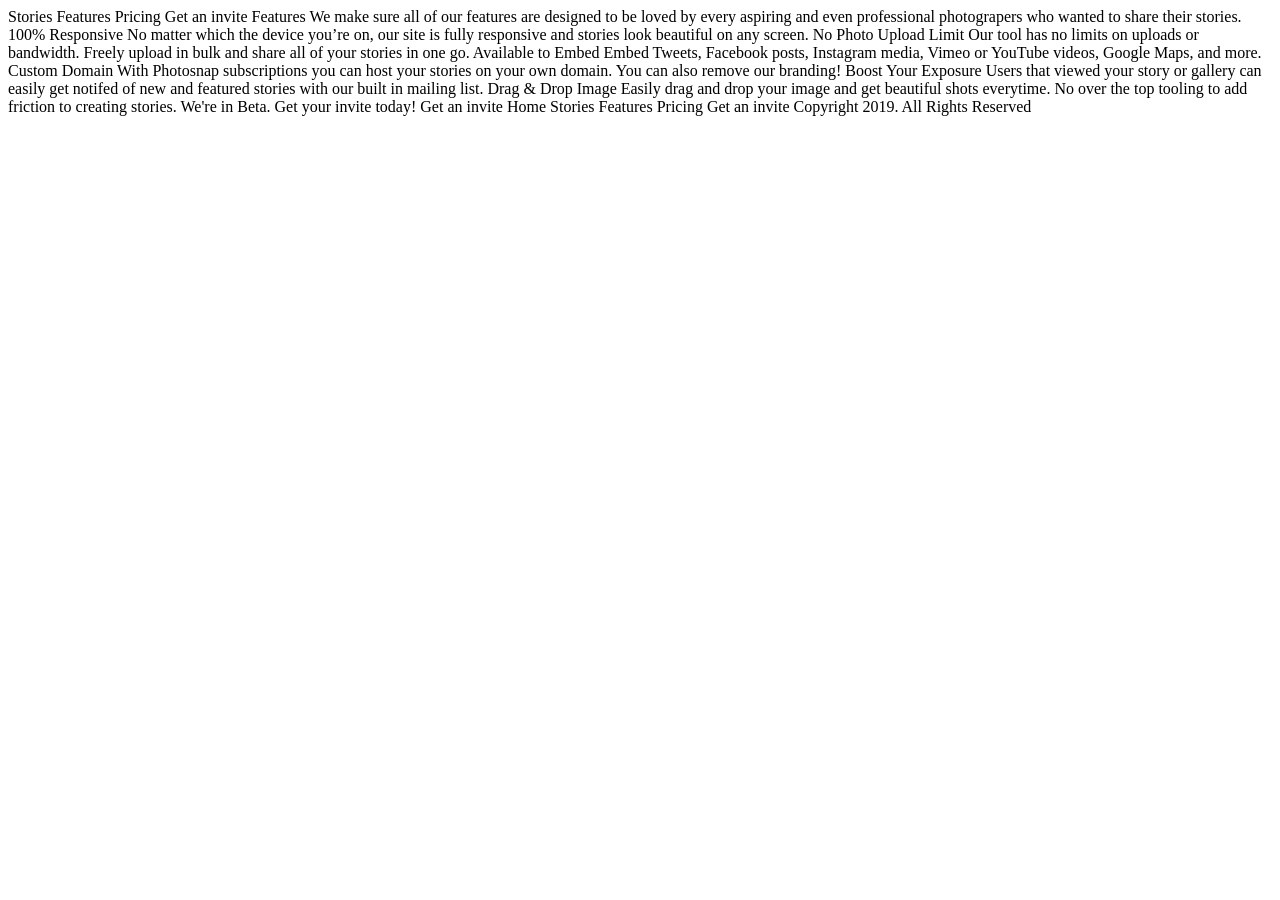
==== features.html @ d4d628df "Creating stared files" ====
<!DOCTYPE html>
<html lang="en">
<head>
  <meta charset="UTF-8">
  <meta name="viewport" content="width=device-width, initial-scale=1.0">

  <link rel="icon" type="image/png" sizes="32x32" href="./assets/favicon-32x32.png">
  
  <title>Frontend Mentor | Photosnap Website Challenge</title>
</head>
<body>

  Stories
  Features
  Pricing

  Get an invite

  Features

  We make sure all of our features are designed to be loved by every aspiring and even 
  professional photograpers who wanted to share their stories.

  100% Responsive

  No matter which the device you’re on, our site is fully responsive and stories 
  look beautiful on any screen.

  No Photo Upload Limit

  Our tool has no limits on uploads or bandwidth. Freely upload in bulk and share 
  all of your stories in one go.

  Available to Embed

  Embed Tweets, Facebook posts, Instagram media, Vimeo or YouTube videos, Google 
  Maps, and more. 

  Custom Domain

  With Photosnap subscriptions you can host your stories on your own domain. You can 
  also remove our branding!

  Boost Your Exposure

  Users that viewed your story or gallery can easily get notifed of new and featured 
  stories with our built in mailing list.

  Drag & Drop Image

  Easily drag and drop your image and get beautiful shots everytime. No over the top 
  tooling to add friction to creating stories.

  We're in Beta. Get your invite today!
  
  Get an invite

  Home
  Stories
  Features
  Pricing

  Get an invite

  Copyright 2019. All Rights Reserved

</body>
</html>
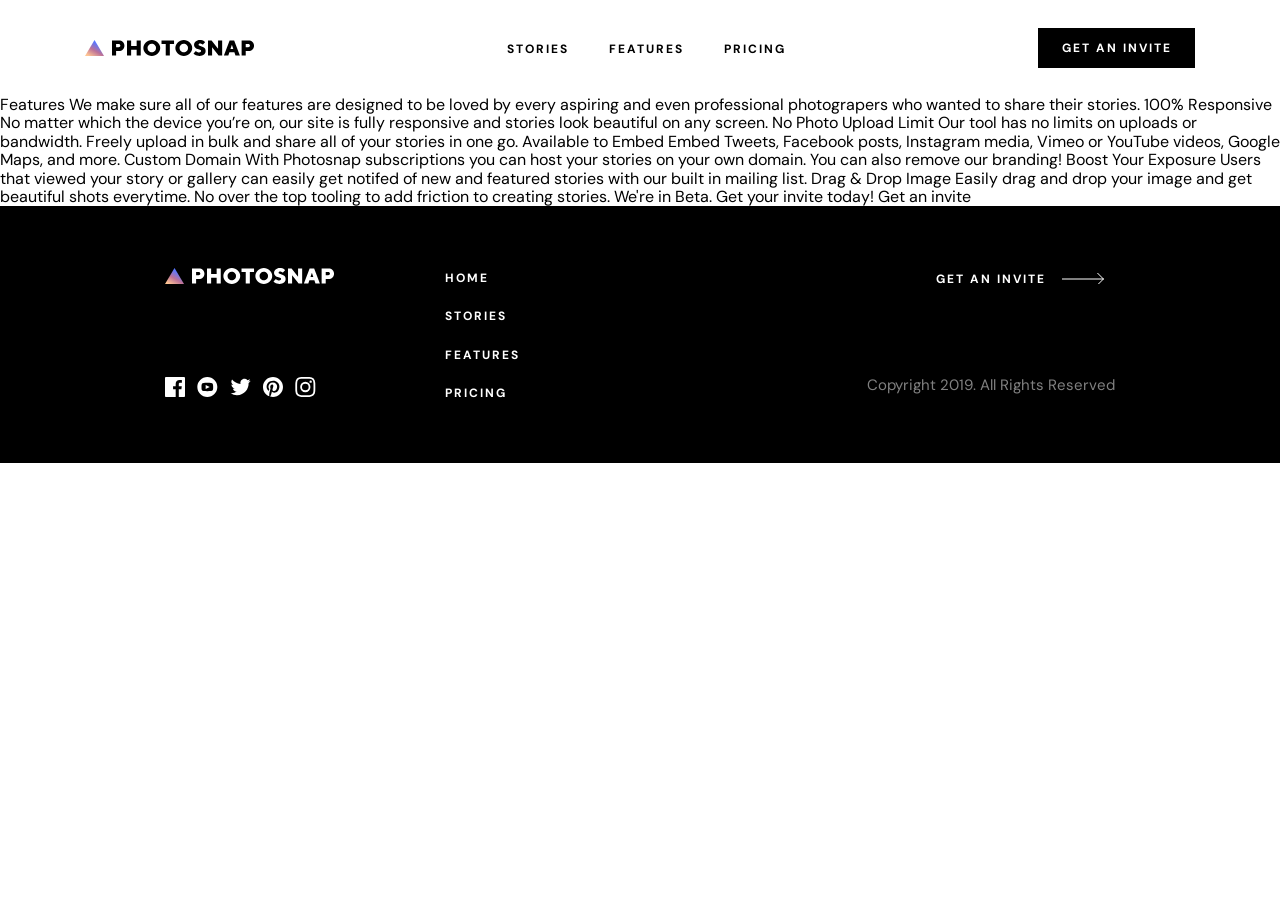
==== commit 52fd7f5e: "Finished stories page" ====
--- a/features.html
+++ b/features.html
@@ -7,16 +7,54 @@
   <link rel="icon" type="image/png" sizes="32x32" href="./assets/favicon-32x32.png">
   
   <title>Frontend Mentor | Photosnap Website Challenge</title>
+      <link rel="stylesheet" href="./css/normalize.css" />
+    <link rel="stylesheet" href="./css/style.css" />
 </head>
 <body>
-
-  Stories
-  Features
-  Pricing
-
-  Get an invite
-
-  Features
+    <header class="header container">
+      <div class="header__logo">
+        <a href="index.html"
+          ><img src="./assets/shared/desktop/logo.svg" alt="logo photo snap"
+        /></a>
+      </div>
+      <button
+        class="menu__button open__button"
+        aria-label="open Menu"
+        aria-expanded="false"
+        aria-controls="navbar"
+      >
+        <svg xmlns="http://www.w3.org/2000/svg" width="20" height="6">
+          <g fill-rule="evenodd"><path d="M0 0h20v1H0zM0 5h20v1H0z" /></g>
+        </svg>
+      </button>
+      <button class="menu__button close__button" aria-label="close Memu">
+        <svg xmlns="http://www.w3.org/2000/svg" width="16" height="15">
+          <path
+            fill-rule="evenodd"
+            d="M14.718.075l.707.707L8.707 7.5l6.718 6.718-.707.707L8 8.207l-6.718 6.718-.707-.707L7.293 7.5.575.782l.707-.707L8 6.793 14.718.075z"
+          />
+        </svg>
+      </button>
+      <div class="header__block" id="navbar">
+        <nav>
+          <ul>
+            <li>
+              <a href="stories.html">Stories</a>
+            </li>
+            <li>
+              <a href="#">Features</a>
+            </li>
+            <li>
+              <a href="pricing.html">Pricing</a>
+            </li>
+          </ul>
+        </nav>
+        <button class="btn">Get an invite</button>
+      </div>
+      <div id="overlay" aria-hidden="true"></div>
+    </header>
+<main class="main">
+    Features
 
   We make sure all of our features are designed to be loved by every aspiring and even 
   professional photograpers who wanted to share their stories.
@@ -54,15 +92,183 @@
   We're in Beta. Get your invite today!
   
   Get an invite
-
-  Home
-  Stories
-  Features
-  Pricing
-
-  Get an invite
-
-  Copyright 2019. All Rights Reserved
+</main>
+    <footer class="footer">
+      <div class="footer__left">
+        <div class="footer__logo">
+          <svg xmlns="http://www.w3.org/2000/svg" width="170" height="16">
+            <defs>
+              <linearGradient id="a" x1="0%" x2="50%" y1="85.457%" y2="14.543%">
+                <stop offset="0%" stop-color="#FFC593" />
+                <stop offset="51.945%" stop-color="#BC7198" />
+                <stop offset="100%" stop-color="#5A77FF" />
+              </linearGradient>
+            </defs>
+            <g fill="none" fill-rule="evenodd">
+              <path
+                class="logo-text"
+                fill="#000"
+                fill-rule="nonzero"
+                d="M31.108 15.568v-4.541h2.703c.836 0 1.6-.133 2.292-.4a5.19 5.19 0 001.773-1.113 5.1 5.1 0 001.146-1.676c.273-.642.41-1.344.41-2.108 0-.75-.137-1.449-.41-2.098a5.072 5.072 0 00-1.146-1.686A5.19 5.19 0 0036.103.832c-.692-.266-1.456-.4-2.292-.4H27v15.136h4.108zm2.487-8.217h-2.487V4.108h2.487c.49 0 .9.162 1.232.487.332.324.497.702.497 1.135 0 .432-.165.81-.497 1.135-.332.324-.742.486-1.232.486zm12.54 8.217V9.73h5.514v5.838h4.108V.432h-4.108v5.622h-5.514V.432h-4.108v15.136h4.108zM66.784 16a8.616 8.616 0 003.319-.638 8.401 8.401 0 002.68-1.74 8.192 8.192 0 001.785-2.552c.432-.965.648-1.989.648-3.07a7.428 7.428 0 00-.648-3.07 8.192 8.192 0 00-1.784-2.552 8.401 8.401 0 00-2.681-1.74A8.616 8.616 0 0066.783 0c-1.196 0-2.306.213-3.329.638a8.432 8.432 0 00-2.67 1.74A8.192 8.192 0 0059 4.93 7.428 7.428 0 0058.351 8c0 1.081.217 2.105.649 3.07a8.192 8.192 0 001.784 2.552 8.432 8.432 0 002.67 1.74c1.023.425 2.133.638 3.33.638zm0-3.676A4.285 4.285 0 0165.119 12a3.942 3.942 0 01-1.34-.908 4.33 4.33 0 01-.887-1.373A4.479 4.479 0 0162.568 8c0-.62.108-1.193.324-1.719a4.33 4.33 0 01.886-1.373c.375-.39.822-.692 1.34-.908a4.285 4.285 0 011.666-.324c.59 0 1.142.108 1.654.324.512.216.958.519 1.34.908.382.39.681.847.898 1.373.216.526.324 1.1.324 1.719 0 .62-.108 1.193-.324 1.719a4.236 4.236 0 01-.898 1.373c-.382.39-.828.692-1.34.908a4.206 4.206 0 01-1.654.324zm18.054 3.244V4.108h4.216V.432h-12.54v3.676h4.216v11.46h4.108zM98.784 16a8.616 8.616 0 003.319-.638 8.401 8.401 0 002.68-1.74 8.192 8.192 0 001.785-2.552c.432-.965.648-1.989.648-3.07a7.428 7.428 0 00-.648-3.07 8.192 8.192 0 00-1.784-2.552 8.401 8.401 0 00-2.681-1.74A8.616 8.616 0 0098.783 0c-1.196 0-2.306.213-3.329.638a8.432 8.432 0 00-2.67 1.74A8.192 8.192 0 0091 4.93 7.428 7.428 0 0090.351 8c0 1.081.217 2.105.649 3.07a8.192 8.192 0 001.784 2.552 8.432 8.432 0 002.67 1.74c1.023.425 2.133.638 3.33.638zm0-3.676A4.285 4.285 0 0197.119 12a3.942 3.942 0 01-1.34-.908 4.33 4.33 0 01-.887-1.373A4.479 4.479 0 0194.568 8c0-.62.108-1.193.324-1.719a4.33 4.33 0 01.886-1.373c.375-.39.822-.692 1.34-.908a4.285 4.285 0 011.666-.324c.59 0 1.142.108 1.654.324.512.216.958.519 1.34.908.382.39.681.847.898 1.373.216.526.324 1.1.324 1.719 0 .62-.108 1.193-.324 1.719a4.236 4.236 0 01-.898 1.373c-.382.39-.828.692-1.34.908a4.206 4.206 0 01-1.654.324zM114.568 16c.95 0 1.801-.133 2.55-.4.75-.267 1.385-.627 1.904-1.081.519-.454.915-.98 1.189-1.578.274-.599.41-1.236.41-1.914 0-.88-.172-1.6-.518-2.162a4.35 4.35 0 00-1.298-1.362 6.98 6.98 0 00-1.697-.822l-1.697-.562a7.533 7.533 0 01-1.297-.551c-.346-.195-.52-.465-.52-.811 0-.332.148-.63.444-.898.295-.266.688-.4 1.178-.4.375 0 .714.062 1.016.184.303.123.563.263.779.422.26.173.49.367.692.584l2.378-2.487a5.559 5.559 0 00-1.276-1.08c-.432-.275-.98-.523-1.643-.747C116.5.112 115.706 0 114.784 0c-.865 0-1.65.13-2.357.39-.706.259-1.308.605-1.805 1.037-.498.432-.883.93-1.157 1.492a3.908 3.908 0 00-.41 1.73c0 .879.172 1.6.518 2.162a4.35 4.35 0 001.297 1.362 6.98 6.98 0 001.698.822c.612.201 1.178.389 1.697.562.519.173.951.357 1.297.551.346.195.52.465.52.81 0 .433-.174.812-.52 1.136-.346.324-.821.487-1.427.487-.49 0-.933-.083-1.33-.25a5.466 5.466 0 01-1.027-.55 5.352 5.352 0 01-.886-.822l-2.378 2.486c.432.49.944.923 1.535 1.298.504.331 1.131.63 1.88.897.75.267 1.63.4 2.639.4zm12.54-.432V7.135l6.508 8.433h3.546V.432h-4.108v8.433L126.568.432H123v15.136h4.108zm16.216 0l1.081-3.244h4.973l1.081 3.244h4.433L149.162.432h-4.54l-5.73 15.136h4.432zm4.973-6.487h-2.81l1.405-4.432 1.405 4.432zm12.433 6.487v-4.541h2.702c.836 0 1.6-.133 2.292-.4a5.19 5.19 0 001.773-1.113 5.1 5.1 0 001.146-1.676c.274-.642.411-1.344.411-2.108 0-.75-.137-1.449-.41-2.098a5.072 5.072 0 00-1.147-1.686 5.19 5.19 0 00-1.773-1.114c-.692-.266-1.456-.4-2.292-.4h-6.81v15.136h4.108zm2.486-8.217h-2.486V4.108h2.486c.49 0 .901.162 1.233.487.331.324.497.702.497 1.135 0 .432-.166.81-.497 1.135-.332.324-.743.486-1.233.486z"
+              />
+              <path fill="url(#a)" d="M0 16L9.5 0 19 16z" />
+            </g>
+          </svg>
+        </div>
+          <nav>
+            <ul>
+              <li><a href="index.html">Home</a></li>
+              <li><a href="stories.html">Stories</a></li>
+              <li><a href="#">Features</a></li>
+              <li><a href="pricing.html">Pricing</a></li>
+            </ul>
+          </nav>
+          <div class="footer__social">
+            <ul>
+              <li>
+                <a href="#"
+                  ><svg
+                    class="social-icon icon-facebook"
+                    xmlns="http://www.w3.org/2000/svg"
+                    width="20"
+                    height="20"
+                  >
+                    <defs>
+                      <linearGradient
+                        id="fbook-grad"
+                        x1="100%"
+                        x2="0%"
+                        y1="0%"
+                        y2="100%"
+                      >
+                        <stop offset="0%" stop-color="#63AFDB" />
+                        <stop offset="100%" stop-color="#6028F1" />
+                      </linearGradient>
+                    </defs>
+                    <path
+                      fill="#FFFFFF"
+                      d="M18.896 0H1.104C.494 0 0 .494 0 1.104v17.793C0 19.506.494 20 1.104 20h9.58v-7.745H8.076V9.237h2.606V7.01c0-2.583 1.578-3.99 3.883-3.99 1.104 0 2.052.082 2.329.119v2.7h-1.598c-1.254 0-1.496.597-1.496 1.47v1.928h2.989l-.39 3.018h-2.6V20h5.098c.608 0 1.102-.494 1.102-1.104V1.104C20 .494 19.506 0 18.896 0z"
+                    /></svg
+                ></a>
+              </li>
+              <li>
+                <a href="#"
+                  ><svg
+                    class="social-icon icon-youtube"
+                    xmlns="http://www.w3.org/2000/svg"
+                    width="21"
+                    height="20"
+                  >
+                    <defs>
+                      <linearGradient
+                        id="ytube-grad"
+                        x1="0%"
+                        x2="100%"
+                        y1="100%"
+                        y2="0%"
+                      >
+                        <stop offset="0%" stop-color="#D3205A" />
+                        <stop offset="100%" stop-color="#FF5A5A" />
+                      </linearGradient>
+                    </defs>
+                    <path
+                      fill="#FFFFFF"
+                      d="M43.33 0c-5.523 0-10 4.478-10 10 0 5.523 4.477 10 10 10s10-4.477 10-10c0-5.522-4.477-10-10-10zm3.7 14.077c-1.75.12-5.653.12-7.402 0-1.896-.13-2.117-1.059-2.131-4.077.014-3.024.237-3.947 2.131-4.077 1.75-.12 5.652-.12 7.403 0 1.897.13 2.117 1.059 2.132 4.077-.015 3.024-.237 3.947-2.132 4.077zm-5.367-6.029l4.098 1.949-4.098 1.955V8.048z"
+                      transform="translate(-33)"
+                    /></svg
+                ></a>
+              </li>
+              <li>
+                <a href="#"
+                  ><svg
+                    class="social-icon icon-twitter"
+                    xmlns="http://www.w3.org/2000/svg"
+                    width="21"
+                    height="18"
+                  >
+                    <defs>
+                      <linearGradient
+                        id="twit-grad"
+                        x1="100%"
+                        x2="0%"
+                        y1="16.979%"
+                        y2="83.021%"
+                      >
+                        <stop offset="0%" stop-color="#65FFEB" />
+                        <stop offset="100%" stop-color="#27718A" />
+                      </linearGradient>
+                    </defs>
+                    <path
+                      fill="#ffffff"
+                      d="M86.66 3.797a8.192 8.192 0 01-2.357.646 4.11 4.11 0 001.805-2.27 8.22 8.22 0 01-2.606.996 4.096 4.096 0 00-2.995-1.296c-2.65 0-4.596 2.472-3.998 5.038a11.648 11.648 0 01-8.457-4.287 4.109 4.109 0 001.27 5.478 4.086 4.086 0 01-1.858-.513c-.045 1.901 1.318 3.68 3.291 4.075a4.113 4.113 0 01-1.853.07 4.106 4.106 0 003.833 2.85 8.25 8.25 0 01-6.075 1.7 11.616 11.616 0 006.29 1.843c7.618 0 11.922-6.434 11.662-12.205a8.354 8.354 0 002.048-2.124z"
+                      transform="translate(-66 -1)"
+                    /></svg
+                ></a>
+              </li>
+              <li>
+                <a href="#"
+                  ><svg
+                    class="social-icon icon-print"
+                    xmlns="http://www.w3.org/2000/svg"
+                    width="20"
+                    height="20"
+                  >
+                    <defs>
+                      <linearGradient
+                        id="print-grad"
+                        x1="100%"
+                        x2="0%"
+                        y1="0%"
+                        y2="100%"
+                      >
+                        <stop offset="0%" stop-color="#F6C683" />
+                        <stop offset="100%" stop-color="#DE3838" />
+                      </linearGradient>
+                    </defs>
+                    <path
+                      fill="#ffffff"
+                      d="M109.99 0c-5.522 0-10 4.477-10 10 0 4.237 2.636 7.855 6.356 9.312-.088-.791-.167-2.005.035-2.868.181-.78 1.172-4.97 1.172-4.97s-.299-.6-.299-1.486c0-1.39.806-2.428 1.81-2.428.852 0 1.264.64 1.264 1.408 0 .858-.546 2.14-.828 3.33-.236.995.5 1.807 1.48 1.807 1.778 0 3.144-1.874 3.144-4.58 0-2.393-1.72-4.068-4.176-4.068-2.845 0-4.515 2.135-4.515 4.34 0 .859.33 1.781.744 2.281a.3.3 0 01.069.288l-.278 1.133c-.044.183-.145.223-.335.134-1.249-.581-2.03-2.407-2.03-3.874 0-3.154 2.292-6.052 6.608-6.052 3.469 0 6.165 2.473 6.165 5.776 0 3.447-2.173 6.22-5.19 6.22-1.013 0-1.965-.525-2.291-1.148l-.623 2.378c-.226.869-.835 1.958-1.244 2.621.937.29 1.931.446 2.962.446 5.523 0 10-4.477 10-10s-4.477-10-10-10z"
+                      transform="translate(-100)"
+                    /></svg
+                ></a>
+              </li>
+              <li>
+                <a href="#"
+                  ><svg
+                    class="social-icon icon-insta"
+                    xmlns="http://www.w3.org/2000/svg"
+                    width="21"
+                    height="20"
+                  >
+                    <defs>
+                      <linearGradient
+                        id="insta-grad"
+                        x1="0%"
+                        x2="50%"
+                        y1="100%"
+                        y2="0%"
+                      >
+                        <stop offset="0%" stop-color="#FFC593" />
+                        <stop offset="51.945%" stop-color="#BC7198" />
+                        <stop offset="100%" stop-color="#5A77FF" />
+                      </linearGradient>
+                    </defs>
+                    <path
+                      fill="#ffffff"
+                      d="M143.32 1.802c2.67 0 2.987.01 4.042.059 2.71.123 3.976 1.409 4.099 4.099.048 1.054.057 1.37.057 4.04 0 2.672-.01 2.988-.057 4.042-.124 2.687-1.387 3.975-4.1 4.099-1.054.048-1.37.058-4.041.058-2.67 0-2.987-.01-4.04-.058-2.718-.124-3.977-1.416-4.1-4.1-.048-1.054-.058-1.37-.058-4.041 0-2.67.01-2.986.058-4.04.124-2.69 1.387-3.977 4.1-4.1 1.054-.048 1.37-.058 4.04-.058zm0-1.802c-2.716 0-3.056.012-4.123.06-3.631.167-5.65 2.182-5.816 5.817-.05 1.067-.061 1.407-.061 4.123s.012 3.057.06 4.123c.167 3.632 2.182 5.65 5.817 5.817 1.067.048 1.407.06 4.123.06s3.057-.012 4.123-.06c3.629-.167 5.652-2.182 5.816-5.817.05-1.066.061-1.407.061-4.123s-.012-3.056-.06-4.122c-.163-3.629-2.18-5.65-5.816-5.817C146.377.01 146.036 0 143.32 0zm0 4.865a5.135 5.135 0 100 10.27 5.135 5.135 0 000-10.27zm0 8.468a3.333 3.333 0 110-6.666 3.333 3.333 0 010 6.666zm5.338-9.87a1.2 1.2 0 100 2.4 1.2 1.2 0 000-2.4z"
+                      transform="translate(-133)"
+                    /></svg
+                ></a>
+              </li>
+            </ul>
+          </div>
+      </div>
+      <div class="footer__right">
+        <a href="#">Get an invite</a>
+        <p>Copyright 2019. All Rights Reserved</p>
+      </div>
+    </footer>
+    <script src="app.js" defer></script>
 
 </body>
 </html>
--- a/css/style.css
+++ b/css/style.css
@@ -0,0 +1,1078 @@
+:root {
+  --neutral-950: hsl(0, 0%, 0%);
+  --neutral-300: hsl(0, 0%, 87%);
+  --neutral-200: hsl(0, 0%, 94%);
+  --neutral-100: hsl(0, 0%, 96%);
+  --neutral-0: hsl(0, 0%, 100%);
+}
+
+@font-face {
+  font-family: "DM Sans";
+  src: url("../assets/fonts/DMSans-Bold.woff2") format("woff2");
+  font-weight: bold;
+  font-style: normal;
+  font-display: swap;
+}
+
+@font-face {
+  font-family: "DM Sans";
+  src: url("../assets/fonts/DMSans-Regular.woff2") format("woff2");
+  font-weight: normal;
+  font-style: normal;
+  font-display: swap;
+}
+
+@font-face {
+  font-family: "DM Sans";
+  src: url("../assets/fonts/DMSans-Regular_1.woff2") format("woff2");
+  font-weight: normal;
+  font-style: normal;
+  font-display: swap;
+}
+html {
+  box-sizing: border-box;
+}
+
+*,
+*::after,
+*::before {
+  box-sizing: border-box;
+}
+body {
+  max-width: 1440px;
+  width: 100%;
+  margin: 0;
+  margin-inline: auto;
+  padding: 0;
+  font-family: "DM Sans";
+  background-color: var(--neutral-0);
+}
+img {
+  display: block;
+  max-width: 100%;
+  height: auto;
+}
+h1,
+h2,
+h3,
+h4,
+h5,
+p {
+  margin: 0;
+}
+ul {
+  margin: 0;
+  padding: 0;
+  list-style: none;
+}
+button {
+  border: 0 none transparent;
+  background-color: transparent;
+  cursor: pointer;
+  padding: 0;
+}
+a {
+  text-decoration: none;
+}
+.container {
+  max-width: 1130px;
+  margin-inline: auto;
+  padding-inline: 10px;
+}
+.btn {
+  width: 157px;
+  height: 40px;
+  display: flex;
+  flex-direction: row;
+  justify-content: center;
+  align-items: center;
+  font-weight: 700;
+  background: var(--neutral-950);
+  font-size: 12px;
+  line-height: 135%;
+  letter-spacing: 2px;
+  text-transform: uppercase;
+  color: var(--neutral-0);
+  transition:
+    background-color 450ms ease-in-out,
+    color 450ms ease-in-out;
+  &:hover {
+    color: var(--neutral-950);
+    background-color: var(--neutral-300);
+  }
+}
+.header {
+  display: flex;
+  align-items: center;
+  padding-block: 28px;
+  .header__logo {
+    flex-grow: 1;
+  }
+  .menu__button {
+    display: none;
+  }
+  .header__block {
+    display: flex;
+    align-items: center;
+    justify-content: space-between;
+    flex-grow: 1;
+    nav {
+      ul {
+        display: flex;
+        align-items: center;
+        column-gap: 40px;
+        li {
+          a {
+            font-weight: 700;
+            font-size: 12px;
+            line-height: 135%;
+            letter-spacing: 2px;
+            color: var(--neutral-950);
+            text-transform: uppercase;
+            transition:
+              opacity 450ms ease-in-out,
+              text-shadow 450ms ease-in-out;
+            &:hover {
+              mix-blend-mode: normal;
+              opacity: 0.3;
+              text-shadow: 0px 4px 4px rgba(0, 0, 0, 0.25);
+            }
+          }
+        }
+      }
+    }
+  }
+  #overlay {
+    /* background: linear-gradient(180deg, #000000 0%, #000000a6 100%); */
+    background: var(--neutral-950);
+    mix-blend-mode: normal;
+    opacity: 0.5;
+    position: fixed;
+    inset: 0;
+    /* z-index: 9; */
+    display: none;
+  }
+}
+.main {
+  .main__hero {
+    .create__hero {
+      min-height: 650px;
+      display: flex;
+      align-items: center;
+      .create__hero-content {
+        max-width: 610px;
+        background: var(--neutral-950);
+        color: var(--neutral-0);
+        padding: 173px 112px;
+        position: relative;
+        &::before {
+          position: absolute;
+          content: "";
+          width: 6px;
+          height: 304px;
+          background: linear-gradient(
+            52.98deg,
+            #ffc593 0%,
+            #bc7198 49.95%,
+            #5a77ff 99.9%
+          );
+          top: 25%;
+          left: 0;
+        }
+        h2 {
+          font-weight: 700;
+          font-size: 40px;
+          line-height: 48px;
+          letter-spacing: 4.16667px;
+          text-transform: uppercase;
+          margin-block-end: 20px;
+        }
+        p {
+          font-weight: 400;
+          font-size: 15px;
+          line-height: 165%;
+          mix-blend-mode: normal;
+          opacity: 0.6;
+          margin-block-end: 48px;
+        }
+        a {
+          font-weight: 700;
+          font-size: 12px;
+          line-height: 135%;
+          text-align: right;
+          letter-spacing: 2px;
+          color: var(--neutral-0);
+          text-transform: uppercase;
+          position: relative;
+          transition: text-decoration 450ms ease-in-out;
+          &:hover {
+            text-decoration: underline;
+            text-underline-offset: 3px;
+          }
+          &::after {
+            position: absolute;
+            content: "";
+            background-image: url("../assets/shared/desktop/arrow.svg");
+            width: 43px;
+            height: 14px;
+            top: 1px;
+            left: 126px;
+          }
+        }
+      }
+      .home__picture {
+        .hero__img {
+          width: 830px;
+          height: 650px;
+          object-fit: cover;
+        }
+      }
+    }
+    .stories__hero {
+      height: 600px;
+      display: flex;
+      align-items: center;
+      .home__picture {
+        .hero__img {
+          width: 830px;
+          height: 600px;
+          object-fit: cover;
+        }
+      }
+      .create__stories-content {
+        max-width: 610px;
+        /* min-height: 600px; */
+        color: var(--neutral-950);
+        padding: 136px 111.5px;
+        h2 {
+          width: 347px;
+          font-weight: 700;
+          font-size: 40px;
+          line-height: 48px;
+          letter-spacing: 4.16667px;
+          text-transform: uppercase;
+          margin-block-end: 20px;
+        }
+        p {
+          font-weight: 400;
+          font-size: 15px;
+          line-height: 165%;
+          mix-blend-mode: normal;
+          opacity: 0.6;
+          margin-block-end: 48px;
+        }
+        a {
+          font-weight: 700;
+          font-size: 12px;
+          line-height: 135%;
+          text-align: right;
+          letter-spacing: 2px;
+          color: #000000;
+          text-transform: uppercase;
+          position: relative;
+          transition: text-decoration 450ms ease-in-out;
+          &:hover {
+            text-decoration: underline;
+            text-underline-offset: 3px;
+          }
+          &::after {
+            position: absolute;
+            content: "";
+            background-image: url("../assets/shared/desktop/arrow_b.svg");
+            width: 43px;
+            height: 14px;
+            top: 1px;
+            left: 150px;
+          }
+        }
+      }
+    }
+    .designed__hero {
+      display: flex;
+      align-items: center;
+      height: 600px;
+      .create__designed-content {
+        max-width: 610px;
+        /* height: 600px; */
+        color: var(--neutral-950);
+        padding: 160px 111.5px;
+        h2 {
+          font-weight: 700;
+          font-size: 40px;
+          line-height: 48px;
+          letter-spacing: 4.16667px;
+          text-transform: uppercase;
+          margin-block-end: 20px;
+        }
+        p {
+          font-weight: 400;
+          font-size: 15px;
+          line-height: 165%;
+          mix-blend-mode: normal;
+          opacity: 0.6;
+          margin-block-end: 48px;
+        }
+        a {
+          font-weight: 700;
+          font-size: 12px;
+          line-height: 135%;
+          text-align: right;
+          letter-spacing: 2px;
+          color: #000000;
+          text-transform: uppercase;
+          position: relative;
+          transition: text-decoration 450ms ease-in-out;
+          &:hover {
+            text-decoration: underline;
+            text-underline-offset: 3px;
+          }
+          &::after {
+            position: absolute;
+            content: "";
+            background-image: url("../assets/shared/desktop/arrow_b.svg");
+            width: 43px;
+            height: 14px;
+            top: 1px;
+            left: 150px;
+          }
+        }
+      }
+      .home__picture {
+        height: 600px;
+        .hero__img {
+          width: 830px;
+          height: 600px;
+          object-fit: cover;
+        }
+      }
+    }
+  }
+  .collections {
+    display: grid;
+    /* grid-template-columns: repeat(auto-fit, minmax(280px, 1fr)); */
+    grid-template-columns: repeat(4, 1fr);
+    justify-items: center;
+    margin-block-end: 120px;
+    .collections__links {
+      /* Делаем ссылку блоком, чтобы она имела высоту и ширину */
+      display: block;
+      /* Теперь absolute внутри ориентируется на эту ссылку */
+      position: relative;
+      color: var(--neutral-0);
+      picture {
+        /* Убираем лишние зазоры снизу картинки */
+        display: block;
+        position: relative;
+        transition: transform 450ms ease-in-out;
+        &:hover {
+          transform: translateY(-24px);
+          &::before {
+            position: absolute;
+            content: "";
+            width: 100%;
+            height: 6px;
+            background: linear-gradient(
+              52.98deg,
+              #ffc593 0%,
+              #bc7198 49.95%,
+              #5a77ff 99.9%
+            );
+            bottom: 0;
+            left: 0;
+          }
+        }
+        &::after {
+          content: "";
+          position: absolute;
+          top: 0;
+          left: 0;
+          width: 100%;
+          height: 100%;
+          /* White color with 75% transparency */
+          background-color: rgba(0, 0, 0, 0.4);
+          /* Initially hidden */
+          opacity: 0;
+          transition: opacity 0.3s ease;
+        }
+      }
+      .collections__content {
+        position: absolute;
+        bottom: 40px;
+        left: 40px;
+        z-index: 2;
+        h4 {
+          font-weight: 700;
+          font-size: 18px;
+          line-height: 140%;
+          margin-block-end: 4px;
+        }
+        p {
+          width: 280px;
+          font-weight: 400;
+          font-size: 13px;
+          line-height: 130%;
+          padding-block-end: 16px;
+          border-bottom: 1px solid rgb(255, 255, 255, 0.8);
+        }
+        span {
+          display: block;
+          font-weight: 700;
+          font-size: 12px;
+          line-height: 135%;
+          letter-spacing: 2px;
+          color: #ffffff;
+          text-transform: uppercase;
+          position: relative;
+          padding-block-start: 20px;
+          &::after {
+            position: absolute;
+            content: "";
+            background-image: url("../assets/shared/desktop/arrow.svg");
+            width: 43px;
+            height: 14px;
+            top: 20px;
+            left: 235px;
+          }
+        }
+      }
+    }
+  }
+  .services {
+    display: grid;
+    grid-template-columns: repeat(3, 1fr);
+    align-items: baseline;
+    column-gap: 30px;
+    color: var(--neutral-950);
+    margin-block-end: 120px;
+    .services__block {
+      display: flex;
+      align-items: center;
+      flex-direction: column;
+      img {
+        margin-block-end: 48px;
+      }
+      h4 {
+        font-weight: 700;
+        font-size: 18px;
+        line-height: 140%;
+        text-align: center;
+        margin-block-end: 16px;
+      }
+      p {
+        font-weight: 400;
+        font-size: 15px;
+        line-height: 165%;
+        text-align: center;
+        mix-blend-mode: normal;
+        opacity: 0.6;
+      }
+    }
+  }
+  .stories__hero {
+    position: relative;
+    /* Высота по макету */
+    height: 650px;
+    .stories__picture {
+      .stories__img {
+        width: 100%;
+        height: auto;
+        display: block;
+        /* Helps avoid distortion of proportions */
+        object-fit: cover;
+      }
+    }
+    .stories__hero-content {
+      position: absolute;
+      /* по макету */
+      top: 122px;
+      bottom: 122px;
+      left: 112px;
+      z-index: 2;
+      max-width: 405px;
+      color: var(--neutral-0);
+      .hero__text {
+        text-transform: uppercase;
+        font-weight: 700;
+        font-size: 12px;
+        line-height: 135%;
+        letter-spacing: 2px;
+        margin-block-end: 24px;
+      }
+      h2 {
+        font-weight: 700;
+        font-size: 40px;
+        line-height: 48px;
+        letter-spacing: 4.16667px;
+        text-transform: uppercase;
+        margin-block-end: 64px;
+      }
+      .hero__author {
+        display: flex;
+        align-items: center;
+        column-gap: 4px;
+        margin-block-end: 24px;
+        .data {
+          display: block;
+          font-weight: 400;
+          font-size: 13px;
+          line-height: 130%;
+          mix-blend-mode: normal;
+          opacity: 0.75;
+        }
+        .author {
+          display: block;
+          font-weight: 400;
+          font-size: 13px;
+          line-height: 130%;
+        }
+      }
+      .hero__desc {
+        font-weight: 400;
+        font-size: 15px;
+        line-height: 165%;
+        mix-blend-mode: normal;
+        opacity: 0.6;
+        margin-block-end: 24px;
+      }
+      a {
+        font-weight: 700;
+        font-size: 12px;
+        line-height: 135%;
+        text-align: right;
+        letter-spacing: 2px;
+        color: var(--neutral-0);
+        text-transform: uppercase;
+        position: relative;
+        transition: text-decoration 450ms ease-in-out;
+        &:hover {
+          text-decoration: underline;
+          text-underline-offset: 3px;
+        }
+        &::after {
+          position: absolute;
+          content: "";
+          background-image: url("../assets/shared/desktop/arrow.svg");
+          width: 43px;
+          height: 14px;
+          top: 1px;
+          left: 132px;
+        }
+      }
+    }
+  }
+  .stories__collections {
+    display: grid;
+    grid-template-columns: repeat(4, 1fr);
+    grid-template-rows: repeat(4, 1fr);
+    justify-items: center;
+    .collections__links {
+      /* Делаем ссылку блоком, чтобы она имела высоту и ширину */
+      display: block;
+      /* Теперь absolute внутри ориентируется на эту ссылку */
+      position: relative;
+      color: var(--neutral-0);
+      picture {
+        /* Убираем лишние зазоры снизу картинки */
+        display: block;
+        position: relative;
+        transition: transform 450ms ease-in-out;
+        &:hover {
+          transform: translateY(-24px);
+          &::before {
+            position: absolute;
+            content: "";
+            width: 100%;
+            height: 6px;
+            background: linear-gradient(
+              52.98deg,
+              #ffc593 0%,
+              #bc7198 49.95%,
+              #5a77ff 99.9%
+            );
+            bottom: 0;
+            left: 0;
+          }
+        }
+        &::after {
+          content: "";
+          position: absolute;
+          top: 0;
+          left: 0;
+          width: 100%;
+          height: 100%;
+          background-color: linear-gradient(180deg, #000000 0%, #000000ab 100%);
+          /* Initially hidden */
+          opacity: 0;
+          transition: opacity 0.3s ease;
+        }
+        .collections__img {
+          width: 100%;
+          height: auto;
+          display: block;
+          /* Helps avoid distortion of proportions */
+          object-fit: cover;
+        }
+      }
+      .collections__content {
+        position: absolute;
+        bottom: 40px;
+        left: 40px;
+        z-index: 2;
+        color: var(--neutral-0);
+        .name {
+          font-weight: 400;
+          font-size: 13px;
+          line-height: 130%;
+          margin-block-end: 4px;
+        }
+        h4 {
+          font-weight: 700;
+          font-size: 18px;
+          line-height: 140%;
+          margin-block-end: 4px;
+        }
+        .name {
+          width: 280px;
+          font-weight: 400;
+          font-size: 13px;
+          line-height: 130%;
+          padding-block-end: 16px;
+          border-bottom: 1px solid rgb(255, 255, 255, 0.8);
+        }
+        span {
+          display: block;
+          font-weight: 700;
+          font-size: 12px;
+          line-height: 135%;
+          letter-spacing: 2px;
+          color: #ffffff;
+          text-transform: uppercase;
+          position: relative;
+          padding-block-start: 20px;
+          &::after {
+            position: absolute;
+            content: "";
+            background-image: url("../assets/shared/desktop/arrow.svg");
+            width: 43px;
+            height: 14px;
+            top: 20px;
+            left: 235px;
+          }
+        }
+      }
+    }
+  }
+}
+.footer {
+  display: flex;
+  align-items: center;
+  justify-content: space-between;
+  padding: 61.5px 165px;
+  background: var(--neutral-950);
+  .footer__left {
+    display: grid;
+    grid-template-columns: 1fr 1fr;
+    grid-template-rows: 1fr 1fr;
+    column-gap: 110px;
+    .footer__logo {
+      grid-column: 1 / span 1;
+      grid-row: 1 / span 1;
+      svg path.logo-text {
+        fill: var(--neutral-0);
+      }
+    }
+    nav {
+      grid-column: 2 / span 1;
+      grid-row: 1 / span 2;
+      ul {
+        display: flex;
+        flex-direction: column;
+        row-gap: 20px;
+        li {
+          a {
+            text-transform: uppercase;
+            font-weight: 700;
+            font-size: 12px;
+            line-height: 135%;
+            letter-spacing: 2px;
+            color: var(--neutral-0);
+            transition: opacity 400ms ease-in-out;
+            &:hover {
+              mix-blend-mode: normal;
+              opacity: 0.3;
+            }
+          }
+        }
+      }
+    }
+    .footer__social {
+      grid-column: 1 / span 1;
+      grid-row: 2 / span 1;
+      align-self: self-end;
+      ul {
+        display: flex;
+        align-items: center;
+        column-gap: 12px;
+        li {
+          a {
+            .social-icon path {
+              fill: var(--neutral-0);
+              transition: fill 250ms ease-in-out;
+            }
+            .icon-facebook:hover path {
+              fill: url(#fbook-grad);
+            }
+            .icon-youtube:hover path {
+              fill: url(#ytube-grad);
+            }
+            .icon-twitter:hover path {
+              fill: url(#twit-grad);
+            }
+            .icon-print:hover path {
+              fill: url(#print-grad);
+            }
+            .icon-insta:hover path {
+              fill: url(#insta-grad);
+            }
+          }
+        }
+      }
+    }
+  }
+  .footer__right {
+    display: flex;
+    align-items: center;
+    flex-direction: column;
+    row-gap: 86px;
+    a {
+      text-transform: uppercase;
+      font-weight: 700;
+      font-size: 12px;
+      line-height: 135%;
+      letter-spacing: 2px;
+      color: #ffffff;
+      position: relative;
+      transition: text-decoration 450ms ease-in-out;
+      &:hover {
+        text-decoration: underline;
+        text-underline-offset: 3px;
+      }
+      &::after {
+        position: absolute;
+        content: "";
+        background-image: url("../assets/shared/desktop/arrow.svg");
+        width: 42px;
+        height: 12px;
+        top: 1px;
+        left: 126px;
+      }
+    }
+    p {
+      font-weight: 400;
+      font-size: 15px;
+      line-height: 165%;
+      color: #ffffff;
+      mix-blend-mode: normal;
+      opacity: 0.5;
+    }
+  }
+}
+
+@media (width <= 768px) {
+  .container {
+    max-width: 710px;
+  }
+  .main {
+    .main__hero {
+      .create__hero {
+        .create__hero-content {
+          /* max-width: 495px; */
+          padding-inline: 54px;
+          h2 {
+            font-size: clamp(2rem, calc(1.773rem + 0.808vw), 2.5rem);
+          }
+        }
+        .home__picture {
+          .hero__img {
+            width: 273px;
+          }
+        }
+      }
+      .stories__hero {
+        .home__picture {
+          .hero__img {
+            width: 273px;
+          }
+        }
+        .create__stories-content {
+          padding-inline: 54px;
+          h2 {
+            font-size: clamp(2rem, calc(1.773rem + 0.808vw), 2.5rem);
+          }
+        }
+      }
+      .designed__hero {
+        .create__designed-content {
+          padding-inline: 54px;
+          h2 {
+            font-size: clamp(2rem, calc(1.773rem + 0.808vw), 2.5rem);
+          }
+        }
+        .home__picture {
+          .hero__img {
+            width: 273px;
+          }
+        }
+      }
+    }
+    .services {
+      grid-template-columns: repeat(1, 450px);
+      grid-template-rows: repeat(3, 1fr);
+      gap: 80px 0;
+    }
+    .stories__hero {
+      .stories__hero-content {
+        left: 40px;
+        h2 {
+          font-size: clamp(2rem, calc(1.773rem + 0.808vw), 2.5rem);
+        }
+      }
+    }
+    .stories__collections {
+      grid-template-columns: repeat(2, 1fr);
+      grid-template-rows: repeat(8, 1fr);
+    }
+  }
+  .footer {
+    padding: 64px 39.5px;
+    .footer__left {
+      grid-template-columns: 1fr;
+      grid-template-rows: 1fr;
+      .footer__block {
+      }
+      .footer__logo {
+        margin-block-end: 32px;
+      }
+      nav {
+        grid-column: 1 / span 1;
+        grid-row: 2 / span 1;
+        margin-block-end: 72px;
+        ul {
+          flex-direction: row;
+          gap: 0 25px;
+        }
+      }
+    }
+  }
+}
+
+@media (width <= 450px) {
+  .container {
+    max-width: 350px;
+  }
+  .header {
+    /* position: relative; */
+    .open__button {
+      display: block;
+    }
+    .header__block {
+      /* Теперь это ровно 100% ширины экрана */
+      width: 100%;
+      height: 253px;
+      background: var(--neutral-0);
+      /* Фиксируется относительно экрана, игнорируя relative у header */
+      position: fixed;
+      /* Высота вашего header, чтобы меню открывалось ровно под ним */
+      top: 60px;
+      left: 0;
+      /* Чтобы меню было поверх остального контента */
+      /* z-index: 999; */
+      z-index: 5;
+      visibility: hidden;
+      flex-direction: column;
+      flex-grow: 0;
+      justify-content: start;
+      /* Важная строка для мобильных устройств: */
+      overflow-y: auto;
+      nav {
+        border-bottom: 1px solid rgba(0, 0, 0, 0.25);
+
+        width: 310px;
+        padding-block: 32px 20px;
+        margin-block-end: 20px;
+        ul {
+          flex-direction: column;
+          gap: 20px 0;
+          li {
+            a {
+              font-size: 15px;
+              line-height: 135%;
+              text-align: center;
+              letter-spacing: 2.5px;
+            }
+          }
+        }
+      }
+    }
+  }
+  .menu__active .header__block {
+    visibility: visible;
+  }
+  .menu__active #overlay {
+    margin-block-start: 75px;
+    display: block;
+  }
+  .menu__active .open__button {
+    display: none;
+  }
+  .menu__active .close__button {
+    display: block;
+  }
+  .main {
+    .main__hero {
+      .create__hero {
+        flex-direction: column-reverse;
+        .create__hero-content {
+          padding: 72px 24px 71px 33px;
+          &::before {
+            width: 128px;
+            height: 6px;
+            top: 0;
+            left: 10%;
+          }
+          h2 {
+            width: 318px;
+            margin-block-end: 16px;
+          }
+          p {
+            margin-block-end: 24px;
+          }
+        }
+        .home__picture {
+          .hero__img {
+            width: 375px;
+            height: 294px;
+          }
+        }
+      }
+      .stories__hero {
+        min-height: 690px;
+        flex-direction: column;
+        .home__picture {
+          .hero__img {
+            width: 375px;
+            height: 271px;
+          }
+        }
+        .create__stories-content {
+          padding: 71.5px 28.5px;
+          h2 {
+            width: 290px;
+            margin-block-end: 16px;
+          }
+          p {
+            margin-block-end: 24px;
+          }
+        }
+      }
+      .designed__hero {
+        min-height: 690px;
+        flex-direction: column-reverse;
+        .home__picture {
+          .hero__img {
+            width: 375px;
+            height: 271px;
+          }
+        }
+        .create__designed-content {
+          padding: 71.5px 28.5px;
+          h2 {
+            margin-block-end: 16px;
+          }
+          p {
+            margin-block-end: 24px;
+          }
+        }
+      }
+    }
+    .collections {
+      margin-block-end: 80px;
+    }
+    .services {
+      grid-template-columns: repeat(1, 310px);
+      grid-template-rows: repeat(3, 1fr);
+      gap: 56px 0;
+      margin-block-end: 80px;
+    }
+    .stories__hero {
+      position: static;
+      height: 812px;
+      display: flex;
+      flex-direction: column;
+      /* margin-block-end: 40px/; */
+      .stories__hero-content {
+        max-width: 450px;
+        background-color: var(--neutral-950);
+        padding: 48px 28px;
+        position: relative;
+        inset: 0;
+        &::before {
+          position: absolute;
+          content: "";
+          width: 128px;
+          height: 6px;
+          top: 0;
+          left: 10%;
+          background: linear-gradient(
+            52.98deg,
+            #ffc593 0%,
+            #bc7198 49.95%,
+            #5a77ff 99.9%
+          );
+        }
+        .hero__text {
+          margin-block-end: 16px;
+        }
+        h2 {
+          margin-block-end: 56px;
+        }
+      }
+    }
+    .stories__collections {
+      grid-template-columns: repeat(1, 1fr);
+      grid-template-rows: repeat(1, 1fr);
+      a {
+        width: 100%;
+      }
+    }
+  }
+  .footer {
+    justify-content: center;
+    flex-direction: column;
+    row-gap: 112px;
+    padding: 56px 32px;
+    .footer__left {
+      grid-template-columns: 1fr;
+      grid-template-rows: 1fr;
+      nav {
+        grid-column: 1 / span 1;
+        grid-row: 3 / span 1;
+        margin-block-end: 0;
+        ul {
+          flex-direction: column;
+          align-items: center;
+          justify-content: center;
+          row-gap: 20px;
+        }
+      }
+      .footer__social {
+        grid-column: 1 / span 1;
+        grid-row: 2 / span 1;
+        margin-block-end: 48px;
+      }
+    }
+    .footer__right {
+      row-gap: 32px;
+    }
+  }
+}
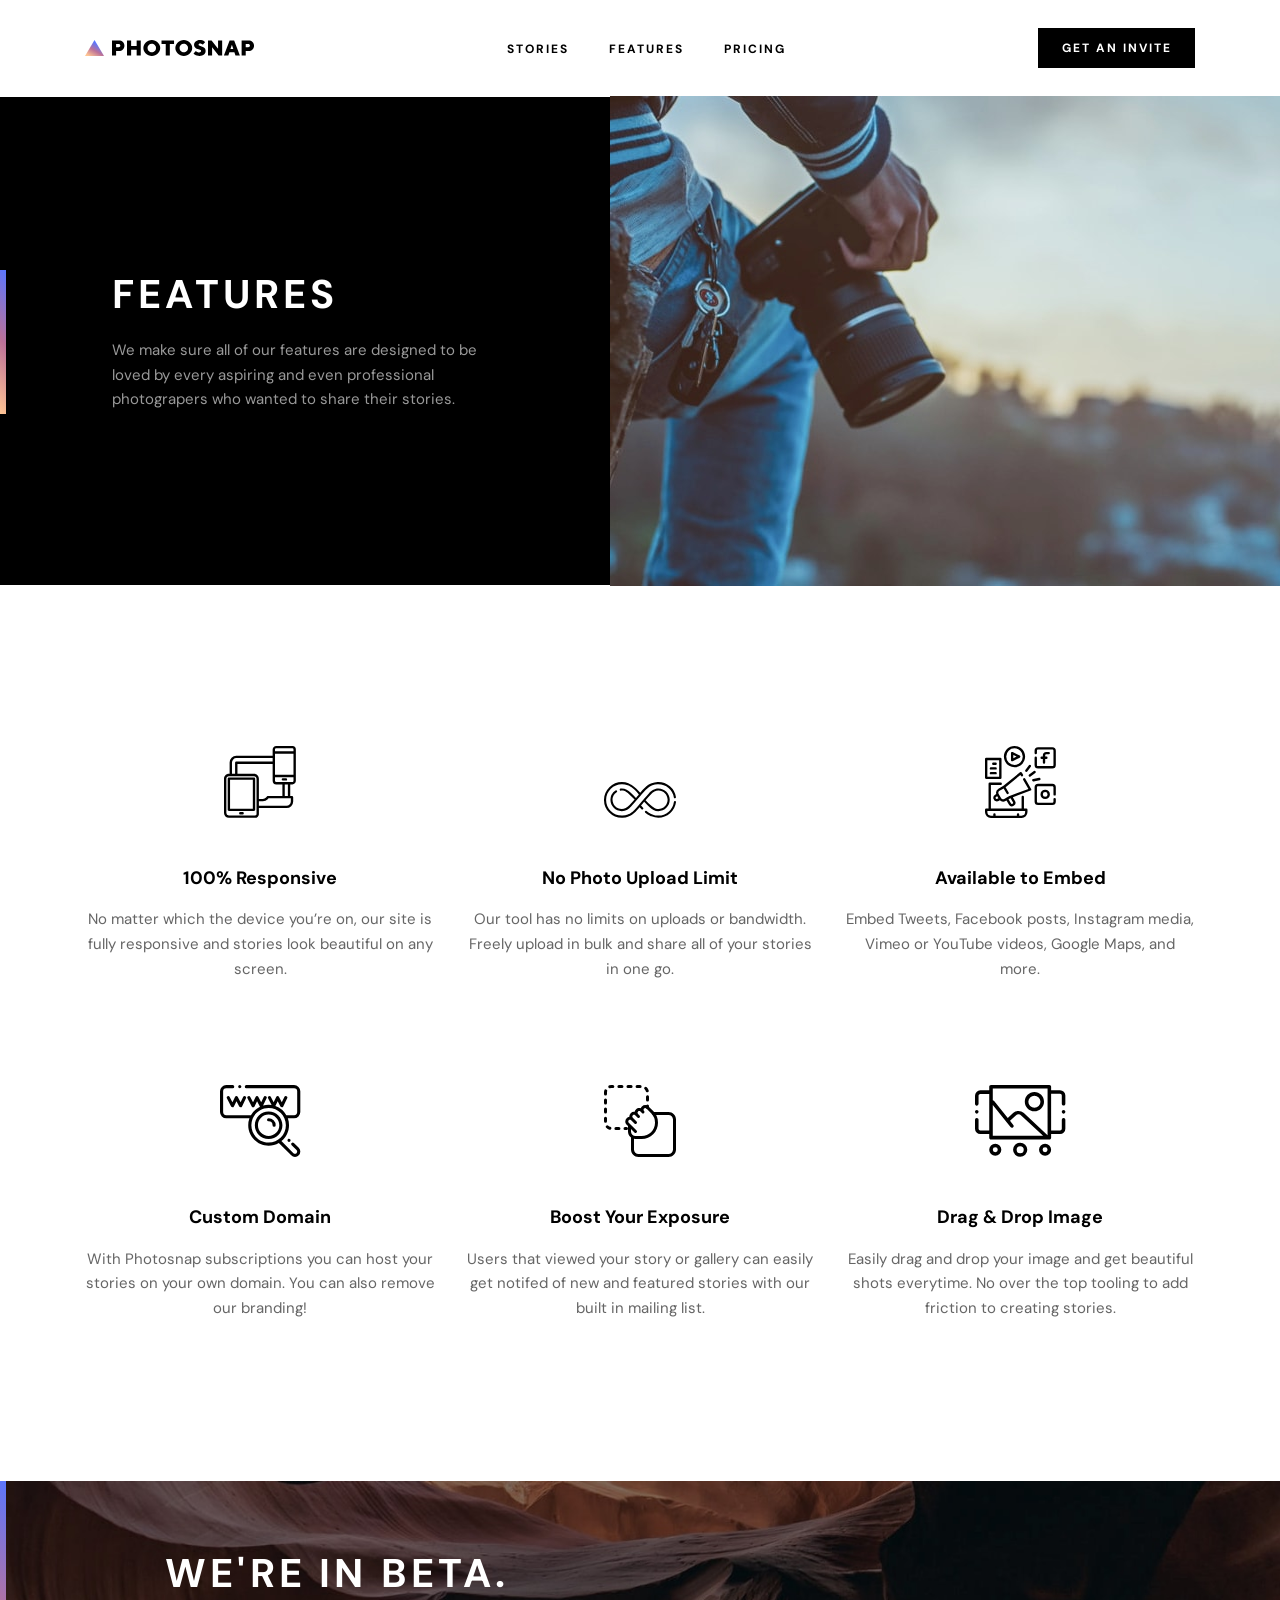
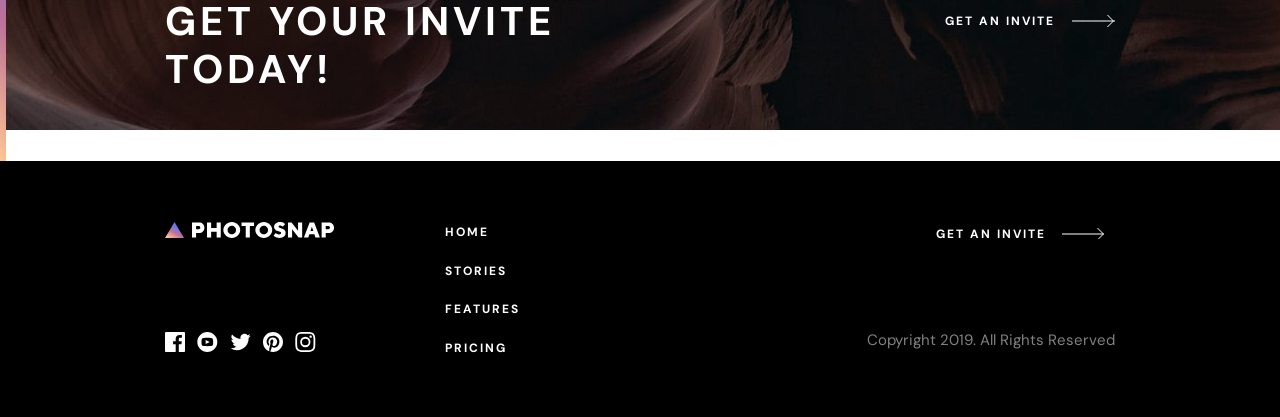
==== commit b2f57af9: "Finished features page" ====
--- a/features.html
+++ b/features.html
@@ -1,16 +1,21 @@
-<!DOCTYPE html>
+<!doctype html>
 <html lang="en">
-<head>
-  <meta charset="UTF-8">
-  <meta name="viewport" content="width=device-width, initial-scale=1.0">
+  <head>
+    <meta charset="UTF-8" />
+    <meta name="viewport" content="width=device-width, initial-scale=1.0" />
 
-  <link rel="icon" type="image/png" sizes="32x32" href="./assets/favicon-32x32.png">
-  
-  <title>Frontend Mentor | Photosnap Website Challenge</title>
-      <link rel="stylesheet" href="./css/normalize.css" />
+    <link
+      rel="icon"
+      type="image/png"
+      sizes="32x32"
+      href="./assets/favicon-32x32.png"
+    />
+
+    <title>Frontend Mentor | Photosnap Website Challenge</title>
+    <link rel="stylesheet" href="./css/normalize.css" />
     <link rel="stylesheet" href="./css/style.css" />
-</head>
-<body>
+  </head>
+  <body>
     <header class="header container">
       <div class="header__logo">
         <a href="index.html"
@@ -53,46 +58,119 @@
       </div>
       <div id="overlay" aria-hidden="true"></div>
     </header>
-<main class="main">
-    Features
-
-  We make sure all of our features are designed to be loved by every aspiring and even 
-  professional photograpers who wanted to share their stories.
-
-  100% Responsive
-
-  No matter which the device you’re on, our site is fully responsive and stories 
-  look beautiful on any screen.
-
-  No Photo Upload Limit
-
-  Our tool has no limits on uploads or bandwidth. Freely upload in bulk and share 
-  all of your stories in one go.
-
-  Available to Embed
-
-  Embed Tweets, Facebook posts, Instagram media, Vimeo or YouTube videos, Google 
-  Maps, and more. 
-
-  Custom Domain
-
-  With Photosnap subscriptions you can host your stories on your own domain. You can 
-  also remove our branding!
-
-  Boost Your Exposure
-
-  Users that viewed your story or gallery can easily get notifed of new and featured 
-  stories with our built in mailing list.
-
-  Drag & Drop Image
-
-  Easily drag and drop your image and get beautiful shots everytime. No over the top 
-  tooling to add friction to creating stories.
-
-  We're in Beta. Get your invite today!
-  
-  Get an invite
-</main>
+    <main class="main">
+      <section class="features__hero">
+        <div class="features__hero-content">
+          <h2>Features</h2>
+          <p>
+            We make sure all of our features are designed to be loved by every
+            aspiring and even professional photograpers who wanted to share
+            their stories.
+          </p>
+        </div>
+        <picture class="home__picture">
+          <source
+            media="(min-width: 1024px)"
+            srcset="./assets/features/desktop/hero.jpg"
+          />
+          <source
+            media="(min-width: 768px)"
+            srcset="./assets/features/tablet/hero.jpg"
+          />
+          <img
+            src="./assets/features/desktop/hero.jpg"
+            alt="image features hero"
+            class="hero__img"
+          />
+        </picture>
+      </section>
+      <section class="features__services container">
+        <div class="services__block">
+          <img
+            src="./assets/features/desktop/responsive.svg"
+            alt="responsive images"
+          />
+          <h4>100% Responsive</h4>
+          <p>
+            No matter which the device you’re on, our site is fully responsive
+            and stories look beautiful on any screen.
+          </p>
+        </div>
+        <div class="services__block">
+          <img
+            src="./assets/features/desktop/no-limit.svg"
+            alt="no limit images"
+          />
+          <h4>No Photo Upload Limit</h4>
+          <p>
+            Our tool has no limits on uploads or bandwidth. Freely upload in
+            bulk and share all of your stories in one go.
+          </p>
+        </div>
+        <div class="services__block">
+          <img src="./assets/features/desktop/embed.svg" alt="embed images" />
+          <h4>Available to Embed</h4>
+          <p>
+            Embed Tweets, Facebook posts, Instagram media, Vimeo or YouTube
+            videos, Google Maps, and more.
+          </p>
+        </div>
+        <div class="services__block">
+          <img
+            src="./assets/features/desktop/custom-domain.svg"
+            alt="custom domain images"
+          />
+          <h4>Custom Domain</h4>
+          <p>
+            With Photosnap subscriptions you can host your stories on your own
+            domain. You can also remove our branding!
+          </p>
+        </div>
+        <div class="services__block">
+          <img
+            src="./assets/features/desktop/boost-exposure.svg"
+            alt="boost exposure images"
+          />
+          <h4>Boost Your Exposure</h4>
+          <p>
+            Users that viewed your story or gallery can easily get notifed of
+            new and featured stories with our built in mailing list.
+          </p>
+        </div>
+        <div class="services__block">
+          <img
+            src="./assets/features/desktop/drag-drop.svg"
+            alt="dragdrop images"
+          />
+          <h4>Drag & Drop Image</h4>
+          <p>
+            Easily drag and drop your image and get beautiful shots everytime.
+            No over the top tooling to add friction to creating stories.
+          </p>
+        </div>
+      </section>
+      <section class="beta__invite">
+        <picture class="invite__picture">
+          <source
+            media="(min-width: 1024px)"
+            srcset="./assets/shared/desktop/bg-beta.jpg"
+          />
+          <source
+            media="(min-width: 768px)"
+            srcset="./assets/shared/tablet/bg-beta.jpg"
+          />
+          <img
+            src="./assets/shared/desktop/bg-beta.jpg"
+            alt="image invite background"
+            class="beta__img"
+          />
+        </picture>
+        <div class="invite__content">
+          <h2>We're in Beta. Get your invite today!</h2>
+          <a href="#">Get an invite</a>
+        </div>
+      </section>
+    </main>
     <footer class="footer">
       <div class="footer__left">
         <div class="footer__logo">
@@ -115,153 +193,153 @@
             </g>
           </svg>
         </div>
-          <nav>
-            <ul>
-              <li><a href="index.html">Home</a></li>
-              <li><a href="stories.html">Stories</a></li>
-              <li><a href="#">Features</a></li>
-              <li><a href="pricing.html">Pricing</a></li>
-            </ul>
-          </nav>
-          <div class="footer__social">
-            <ul>
-              <li>
-                <a href="#"
-                  ><svg
-                    class="social-icon icon-facebook"
-                    xmlns="http://www.w3.org/2000/svg"
-                    width="20"
-                    height="20"
-                  >
-                    <defs>
-                      <linearGradient
-                        id="fbook-grad"
-                        x1="100%"
-                        x2="0%"
-                        y1="0%"
-                        y2="100%"
-                      >
-                        <stop offset="0%" stop-color="#63AFDB" />
-                        <stop offset="100%" stop-color="#6028F1" />
-                      </linearGradient>
-                    </defs>
-                    <path
-                      fill="#FFFFFF"
-                      d="M18.896 0H1.104C.494 0 0 .494 0 1.104v17.793C0 19.506.494 20 1.104 20h9.58v-7.745H8.076V9.237h2.606V7.01c0-2.583 1.578-3.99 3.883-3.99 1.104 0 2.052.082 2.329.119v2.7h-1.598c-1.254 0-1.496.597-1.496 1.47v1.928h2.989l-.39 3.018h-2.6V20h5.098c.608 0 1.102-.494 1.102-1.104V1.104C20 .494 19.506 0 18.896 0z"
-                    /></svg
-                ></a>
-              </li>
-              <li>
-                <a href="#"
-                  ><svg
-                    class="social-icon icon-youtube"
-                    xmlns="http://www.w3.org/2000/svg"
-                    width="21"
-                    height="20"
-                  >
-                    <defs>
-                      <linearGradient
-                        id="ytube-grad"
-                        x1="0%"
-                        x2="100%"
-                        y1="100%"
-                        y2="0%"
-                      >
-                        <stop offset="0%" stop-color="#D3205A" />
-                        <stop offset="100%" stop-color="#FF5A5A" />
-                      </linearGradient>
-                    </defs>
-                    <path
-                      fill="#FFFFFF"
-                      d="M43.33 0c-5.523 0-10 4.478-10 10 0 5.523 4.477 10 10 10s10-4.477 10-10c0-5.522-4.477-10-10-10zm3.7 14.077c-1.75.12-5.653.12-7.402 0-1.896-.13-2.117-1.059-2.131-4.077.014-3.024.237-3.947 2.131-4.077 1.75-.12 5.652-.12 7.403 0 1.897.13 2.117 1.059 2.132 4.077-.015 3.024-.237 3.947-2.132 4.077zm-5.367-6.029l4.098 1.949-4.098 1.955V8.048z"
-                      transform="translate(-33)"
-                    /></svg
-                ></a>
-              </li>
-              <li>
-                <a href="#"
-                  ><svg
-                    class="social-icon icon-twitter"
-                    xmlns="http://www.w3.org/2000/svg"
-                    width="21"
-                    height="18"
-                  >
-                    <defs>
-                      <linearGradient
-                        id="twit-grad"
-                        x1="100%"
-                        x2="0%"
-                        y1="16.979%"
-                        y2="83.021%"
-                      >
-                        <stop offset="0%" stop-color="#65FFEB" />
-                        <stop offset="100%" stop-color="#27718A" />
-                      </linearGradient>
-                    </defs>
-                    <path
-                      fill="#ffffff"
-                      d="M86.66 3.797a8.192 8.192 0 01-2.357.646 4.11 4.11 0 001.805-2.27 8.22 8.22 0 01-2.606.996 4.096 4.096 0 00-2.995-1.296c-2.65 0-4.596 2.472-3.998 5.038a11.648 11.648 0 01-8.457-4.287 4.109 4.109 0 001.27 5.478 4.086 4.086 0 01-1.858-.513c-.045 1.901 1.318 3.68 3.291 4.075a4.113 4.113 0 01-1.853.07 4.106 4.106 0 003.833 2.85 8.25 8.25 0 01-6.075 1.7 11.616 11.616 0 006.29 1.843c7.618 0 11.922-6.434 11.662-12.205a8.354 8.354 0 002.048-2.124z"
-                      transform="translate(-66 -1)"
-                    /></svg
-                ></a>
-              </li>
-              <li>
-                <a href="#"
-                  ><svg
-                    class="social-icon icon-print"
-                    xmlns="http://www.w3.org/2000/svg"
-                    width="20"
-                    height="20"
-                  >
-                    <defs>
-                      <linearGradient
-                        id="print-grad"
-                        x1="100%"
-                        x2="0%"
-                        y1="0%"
-                        y2="100%"
-                      >
-                        <stop offset="0%" stop-color="#F6C683" />
-                        <stop offset="100%" stop-color="#DE3838" />
-                      </linearGradient>
-                    </defs>
-                    <path
-                      fill="#ffffff"
-                      d="M109.99 0c-5.522 0-10 4.477-10 10 0 4.237 2.636 7.855 6.356 9.312-.088-.791-.167-2.005.035-2.868.181-.78 1.172-4.97 1.172-4.97s-.299-.6-.299-1.486c0-1.39.806-2.428 1.81-2.428.852 0 1.264.64 1.264 1.408 0 .858-.546 2.14-.828 3.33-.236.995.5 1.807 1.48 1.807 1.778 0 3.144-1.874 3.144-4.58 0-2.393-1.72-4.068-4.176-4.068-2.845 0-4.515 2.135-4.515 4.34 0 .859.33 1.781.744 2.281a.3.3 0 01.069.288l-.278 1.133c-.044.183-.145.223-.335.134-1.249-.581-2.03-2.407-2.03-3.874 0-3.154 2.292-6.052 6.608-6.052 3.469 0 6.165 2.473 6.165 5.776 0 3.447-2.173 6.22-5.19 6.22-1.013 0-1.965-.525-2.291-1.148l-.623 2.378c-.226.869-.835 1.958-1.244 2.621.937.29 1.931.446 2.962.446 5.523 0 10-4.477 10-10s-4.477-10-10-10z"
-                      transform="translate(-100)"
-                    /></svg
-                ></a>
-              </li>
-              <li>
-                <a href="#"
-                  ><svg
-                    class="social-icon icon-insta"
-                    xmlns="http://www.w3.org/2000/svg"
-                    width="21"
-                    height="20"
-                  >
-                    <defs>
-                      <linearGradient
-                        id="insta-grad"
-                        x1="0%"
-                        x2="50%"
-                        y1="100%"
-                        y2="0%"
-                      >
-                        <stop offset="0%" stop-color="#FFC593" />
-                        <stop offset="51.945%" stop-color="#BC7198" />
-                        <stop offset="100%" stop-color="#5A77FF" />
-                      </linearGradient>
-                    </defs>
-                    <path
-                      fill="#ffffff"
-                      d="M143.32 1.802c2.67 0 2.987.01 4.042.059 2.71.123 3.976 1.409 4.099 4.099.048 1.054.057 1.37.057 4.04 0 2.672-.01 2.988-.057 4.042-.124 2.687-1.387 3.975-4.1 4.099-1.054.048-1.37.058-4.041.058-2.67 0-2.987-.01-4.04-.058-2.718-.124-3.977-1.416-4.1-4.1-.048-1.054-.058-1.37-.058-4.041 0-2.67.01-2.986.058-4.04.124-2.69 1.387-3.977 4.1-4.1 1.054-.048 1.37-.058 4.04-.058zm0-1.802c-2.716 0-3.056.012-4.123.06-3.631.167-5.65 2.182-5.816 5.817-.05 1.067-.061 1.407-.061 4.123s.012 3.057.06 4.123c.167 3.632 2.182 5.65 5.817 5.817 1.067.048 1.407.06 4.123.06s3.057-.012 4.123-.06c3.629-.167 5.652-2.182 5.816-5.817.05-1.066.061-1.407.061-4.123s-.012-3.056-.06-4.122c-.163-3.629-2.18-5.65-5.816-5.817C146.377.01 146.036 0 143.32 0zm0 4.865a5.135 5.135 0 100 10.27 5.135 5.135 0 000-10.27zm0 8.468a3.333 3.333 0 110-6.666 3.333 3.333 0 010 6.666zm5.338-9.87a1.2 1.2 0 100 2.4 1.2 1.2 0 000-2.4z"
-                      transform="translate(-133)"
-                    /></svg
-                ></a>
-              </li>
-            </ul>
-          </div>
+        <nav>
+          <ul>
+            <li><a href="index.html">Home</a></li>
+            <li><a href="stories.html">Stories</a></li>
+            <li><a href="#">Features</a></li>
+            <li><a href="pricing.html">Pricing</a></li>
+          </ul>
+        </nav>
+        <div class="footer__social">
+          <ul>
+            <li>
+              <a href="#"
+                ><svg
+                  class="social-icon icon-facebook"
+                  xmlns="http://www.w3.org/2000/svg"
+                  width="20"
+                  height="20"
+                >
+                  <defs>
+                    <linearGradient
+                      id="fbook-grad"
+                      x1="100%"
+                      x2="0%"
+                      y1="0%"
+                      y2="100%"
+                    >
+                      <stop offset="0%" stop-color="#63AFDB" />
+                      <stop offset="100%" stop-color="#6028F1" />
+                    </linearGradient>
+                  </defs>
+                  <path
+                    fill="#FFFFFF"
+                    d="M18.896 0H1.104C.494 0 0 .494 0 1.104v17.793C0 19.506.494 20 1.104 20h9.58v-7.745H8.076V9.237h2.606V7.01c0-2.583 1.578-3.99 3.883-3.99 1.104 0 2.052.082 2.329.119v2.7h-1.598c-1.254 0-1.496.597-1.496 1.47v1.928h2.989l-.39 3.018h-2.6V20h5.098c.608 0 1.102-.494 1.102-1.104V1.104C20 .494 19.506 0 18.896 0z"
+                  /></svg
+              ></a>
+            </li>
+            <li>
+              <a href="#"
+                ><svg
+                  class="social-icon icon-youtube"
+                  xmlns="http://www.w3.org/2000/svg"
+                  width="21"
+                  height="20"
+                >
+                  <defs>
+                    <linearGradient
+                      id="ytube-grad"
+                      x1="0%"
+                      x2="100%"
+                      y1="100%"
+                      y2="0%"
+                    >
+                      <stop offset="0%" stop-color="#D3205A" />
+                      <stop offset="100%" stop-color="#FF5A5A" />
+                    </linearGradient>
+                  </defs>
+                  <path
+                    fill="#FFFFFF"
+                    d="M43.33 0c-5.523 0-10 4.478-10 10 0 5.523 4.477 10 10 10s10-4.477 10-10c0-5.522-4.477-10-10-10zm3.7 14.077c-1.75.12-5.653.12-7.402 0-1.896-.13-2.117-1.059-2.131-4.077.014-3.024.237-3.947 2.131-4.077 1.75-.12 5.652-.12 7.403 0 1.897.13 2.117 1.059 2.132 4.077-.015 3.024-.237 3.947-2.132 4.077zm-5.367-6.029l4.098 1.949-4.098 1.955V8.048z"
+                    transform="translate(-33)"
+                  /></svg
+              ></a>
+            </li>
+            <li>
+              <a href="#"
+                ><svg
+                  class="social-icon icon-twitter"
+                  xmlns="http://www.w3.org/2000/svg"
+                  width="21"
+                  height="18"
+                >
+                  <defs>
+                    <linearGradient
+                      id="twit-grad"
+                      x1="100%"
+                      x2="0%"
+                      y1="16.979%"
+                      y2="83.021%"
+                    >
+                      <stop offset="0%" stop-color="#65FFEB" />
+                      <stop offset="100%" stop-color="#27718A" />
+                    </linearGradient>
+                  </defs>
+                  <path
+                    fill="#ffffff"
+                    d="M86.66 3.797a8.192 8.192 0 01-2.357.646 4.11 4.11 0 001.805-2.27 8.22 8.22 0 01-2.606.996 4.096 4.096 0 00-2.995-1.296c-2.65 0-4.596 2.472-3.998 5.038a11.648 11.648 0 01-8.457-4.287 4.109 4.109 0 001.27 5.478 4.086 4.086 0 01-1.858-.513c-.045 1.901 1.318 3.68 3.291 4.075a4.113 4.113 0 01-1.853.07 4.106 4.106 0 003.833 2.85 8.25 8.25 0 01-6.075 1.7 11.616 11.616 0 006.29 1.843c7.618 0 11.922-6.434 11.662-12.205a8.354 8.354 0 002.048-2.124z"
+                    transform="translate(-66 -1)"
+                  /></svg
+              ></a>
+            </li>
+            <li>
+              <a href="#"
+                ><svg
+                  class="social-icon icon-print"
+                  xmlns="http://www.w3.org/2000/svg"
+                  width="20"
+                  height="20"
+                >
+                  <defs>
+                    <linearGradient
+                      id="print-grad"
+                      x1="100%"
+                      x2="0%"
+                      y1="0%"
+                      y2="100%"
+                    >
+                      <stop offset="0%" stop-color="#F6C683" />
+                      <stop offset="100%" stop-color="#DE3838" />
+                    </linearGradient>
+                  </defs>
+                  <path
+                    fill="#ffffff"
+                    d="M109.99 0c-5.522 0-10 4.477-10 10 0 4.237 2.636 7.855 6.356 9.312-.088-.791-.167-2.005.035-2.868.181-.78 1.172-4.97 1.172-4.97s-.299-.6-.299-1.486c0-1.39.806-2.428 1.81-2.428.852 0 1.264.64 1.264 1.408 0 .858-.546 2.14-.828 3.33-.236.995.5 1.807 1.48 1.807 1.778 0 3.144-1.874 3.144-4.58 0-2.393-1.72-4.068-4.176-4.068-2.845 0-4.515 2.135-4.515 4.34 0 .859.33 1.781.744 2.281a.3.3 0 01.069.288l-.278 1.133c-.044.183-.145.223-.335.134-1.249-.581-2.03-2.407-2.03-3.874 0-3.154 2.292-6.052 6.608-6.052 3.469 0 6.165 2.473 6.165 5.776 0 3.447-2.173 6.22-5.19 6.22-1.013 0-1.965-.525-2.291-1.148l-.623 2.378c-.226.869-.835 1.958-1.244 2.621.937.29 1.931.446 2.962.446 5.523 0 10-4.477 10-10s-4.477-10-10-10z"
+                    transform="translate(-100)"
+                  /></svg
+              ></a>
+            </li>
+            <li>
+              <a href="#"
+                ><svg
+                  class="social-icon icon-insta"
+                  xmlns="http://www.w3.org/2000/svg"
+                  width="21"
+                  height="20"
+                >
+                  <defs>
+                    <linearGradient
+                      id="insta-grad"
+                      x1="0%"
+                      x2="50%"
+                      y1="100%"
+                      y2="0%"
+                    >
+                      <stop offset="0%" stop-color="#FFC593" />
+                      <stop offset="51.945%" stop-color="#BC7198" />
+                      <stop offset="100%" stop-color="#5A77FF" />
+                    </linearGradient>
+                  </defs>
+                  <path
+                    fill="#ffffff"
+                    d="M143.32 1.802c2.67 0 2.987.01 4.042.059 2.71.123 3.976 1.409 4.099 4.099.048 1.054.057 1.37.057 4.04 0 2.672-.01 2.988-.057 4.042-.124 2.687-1.387 3.975-4.1 4.099-1.054.048-1.37.058-4.041.058-2.67 0-2.987-.01-4.04-.058-2.718-.124-3.977-1.416-4.1-4.1-.048-1.054-.058-1.37-.058-4.041 0-2.67.01-2.986.058-4.04.124-2.69 1.387-3.977 4.1-4.1 1.054-.048 1.37-.058 4.04-.058zm0-1.802c-2.716 0-3.056.012-4.123.06-3.631.167-5.65 2.182-5.816 5.817-.05 1.067-.061 1.407-.061 4.123s.012 3.057.06 4.123c.167 3.632 2.182 5.65 5.817 5.817 1.067.048 1.407.06 4.123.06s3.057-.012 4.123-.06c3.629-.167 5.652-2.182 5.816-5.817.05-1.066.061-1.407.061-4.123s-.012-3.056-.06-4.122c-.163-3.629-2.18-5.65-5.816-5.817C146.377.01 146.036 0 143.32 0zm0 4.865a5.135 5.135 0 100 10.27 5.135 5.135 0 000-10.27zm0 8.468a3.333 3.333 0 110-6.666 3.333 3.333 0 010 6.666zm5.338-9.87a1.2 1.2 0 100 2.4 1.2 1.2 0 000-2.4z"
+                    transform="translate(-133)"
+                  /></svg
+              ></a>
+            </li>
+          </ul>
+        </div>
       </div>
       <div class="footer__right">
         <a href="#">Get an invite</a>
@@ -269,6 +347,5 @@
       </div>
     </footer>
     <script src="app.js" defer></script>
-
-</body>
-</html>+  </body>
+</html>
--- a/css/style.css
+++ b/css/style.css
@@ -662,6 +662,157 @@
       }
     }
   }
+  .features__hero {
+    min-height: 490px;
+    display: flex;
+    align-items: center;
+    margin-block-end: 160px;
+    .features__hero-content {
+      max-width: 610px;
+      background: var(--neutral-950);
+      padding: 173px 112px;
+      color: #ffffff;
+      position: relative;
+      &::before {
+        position: absolute;
+        content: "";
+        width: 6px;
+        height: 144px;
+        background: linear-gradient(
+          52.98deg,
+          #ffc593 0%,
+          #bc7198 49.95%,
+          #5a77ff 99.9%
+        );
+        top: 173px;
+        left: 0;
+      }
+      h2 {
+        font-weight: 700;
+        font-size: 40px;
+        line-height: 48px;
+        letter-spacing: 4.16667px;
+        text-transform: uppercase;
+        margin-block-end: 20px;
+      }
+      p {
+        font-weight: 400;
+        font-size: 15px;
+        line-height: 165%;
+        mix-blend-mode: normal;
+        opacity: 0.6;
+      }
+    }
+    .home__picture {
+      .hero__img {
+        display: block;
+        width: 830px;
+        height: 490px;
+        object-fit: cover;
+      }
+    }
+  }
+  .features__services {
+    display: grid;
+    grid-template-columns: repeat(3, 1fr);
+    align-items: baseline;
+    gap: 104px 30px;
+    margin-block-end: 160px;
+    .services__block {
+      display: flex;
+      align-items: center;
+      flex-direction: column;
+      img {
+        margin-block-end: 48px;
+      }
+      h4 {
+        font-weight: 700;
+        font-size: 18px;
+        line-height: 140%;
+        text-align: center;
+        margin-block-end: 16px;
+      }
+      p {
+        font-weight: 400;
+        font-size: 15px;
+        line-height: 165%;
+        text-align: center;
+        mix-blend-mode: normal;
+        opacity: 0.6;
+      }
+    }
+  }
+  .beta__invite {
+    display: grid;
+    grid-template-areas: "beta";
+    position: relative;
+    &::before {
+      position: absolute;
+      content: "";
+      width: 6px;
+      height: 280px;
+      background: linear-gradient(
+        52.98deg,
+        #ffc593 0%,
+        #bc7198 49.95%,
+        #5a77ff 99.9%
+      );
+      top: 0;
+      left: 0;
+    }
+    .invite__picture {
+      grid-area: beta;
+    }
+    .invite__content {
+      grid-area: beta;
+      padding: 68px 165px;
+      display: flex;
+      align-items: center;
+      justify-content: space-between;
+      h2 {
+        max-width: 400px;
+        font-weight: 700;
+        font-size: 40px;
+        line-height: 48px;
+        letter-spacing: 4.16667px;
+        text-transform: uppercase;
+        color: #ffffff;
+      }
+      a {
+        display: block;
+        font-weight: 700;
+        font-size: 12px;
+        line-height: 135%;
+        text-align: right;
+        letter-spacing: 2px;
+        color: var(--neutral-0);
+        /* РЕШЕНИЕ: Создаем пустое место справа под стрелку */
+        /* 43px (ширина стрелки) + 17px (отступ от текста) */
+        padding-right: 60px;
+        text-transform: uppercase;
+        position: relative;
+        transition: text-decoration 450ms ease-in-out;
+        &:hover {
+          text-decoration: underline;
+          text-underline-offset: 3px;
+        }
+        &::after {
+          position: absolute;
+          content: "";
+          background-image: url("../assets/shared/desktop/arrow.svg");
+          width: 43px;
+          height: 14px;
+          /* top: 1px; */
+          /* left: 126px; */
+          /* РЕШЕНИЕ: Прижимаем строго к правому краю ссылки */
+          right: 0;
+          top: 50%;
+          /* Идеальное центрирование стрелки по вертикали */
+          transform: translateY(-50%);
+        }
+      }
+    }
+  }
 }
 .footer {
   display: flex;
@@ -825,6 +976,9 @@
         }
       }
     }
+    .collections {
+      grid-template-columns: repeat(2, 1fr);
+    }
     .services {
       grid-template-columns: repeat(1, 450px);
       grid-template-rows: repeat(3, 1fr);
@@ -841,6 +995,41 @@
     .stories__collections {
       grid-template-columns: repeat(2, 1fr);
       grid-template-rows: repeat(8, 1fr);
+    }
+    .features__hero {
+      margin-block-end: 106.5px;
+      .features__hero-content {
+        padding-inline: 54px;
+        h2 {
+          font-size: clamp(2rem, calc(1.773rem + 0.808vw), 2.5rem);
+        }
+        &::before {
+          top: 154px;
+        }
+      }
+      .home__picture {
+        .hero__img {
+          width: 273px;
+        }
+      }
+    }
+    .features__services {
+      grid-template-columns: repeat(2, 1fr);
+      gap: 80px 12px;
+      margin-block-end: 108.5px;
+    }
+    .beta__invite {
+      .invite__picture {
+        .beta__img {
+          height: 280px;
+        }
+      }
+      .invite__content {
+        padding-inline: 38px 41.4px;
+        h2 {
+          font-size: clamp(2rem, calc(1.773rem + 0.808vw), 2.5rem);
+        }
+      }
     }
   }
   .footer {
@@ -996,6 +1185,7 @@
       }
     }
     .collections {
+      grid-template-columns: repeat(1, 1fr);
       margin-block-end: 80px;
     }
     .services {
@@ -1045,6 +1235,50 @@
         width: 100%;
       }
     }
+    .features__hero {
+      flex-direction: column-reverse;
+      margin-block-end: 76px;
+      .features__hero-content {
+        padding: 72px 29px;
+        &::before {
+          width: 128px;
+          height: 6px;
+          top: 0;
+          left: 10%;
+        }
+        h2 {
+          margin-block-end: 16px;
+        }
+      }
+      .home__picture {
+        .hero__img {
+          width: 375px;
+          height: 294px;
+        }
+      }
+    }
+    .features__services {
+      grid-template-columns: repeat(1, 1fr);
+      gap: 56px 0;
+      margin-block-end: 76px;
+    }
+    .beta__invite {
+      &::before {
+        width: 128px;
+        height: 6px;
+        left: 10px;
+      }
+      .invite__picture {
+        .beta__img {
+          height: 288px;
+        }
+      }
+      .invite__content {
+        flex-direction: column;
+        gap: 24px;
+        padding: 64px 33px;
+      }
+    }
   }
   .footer {
     justify-content: center;
